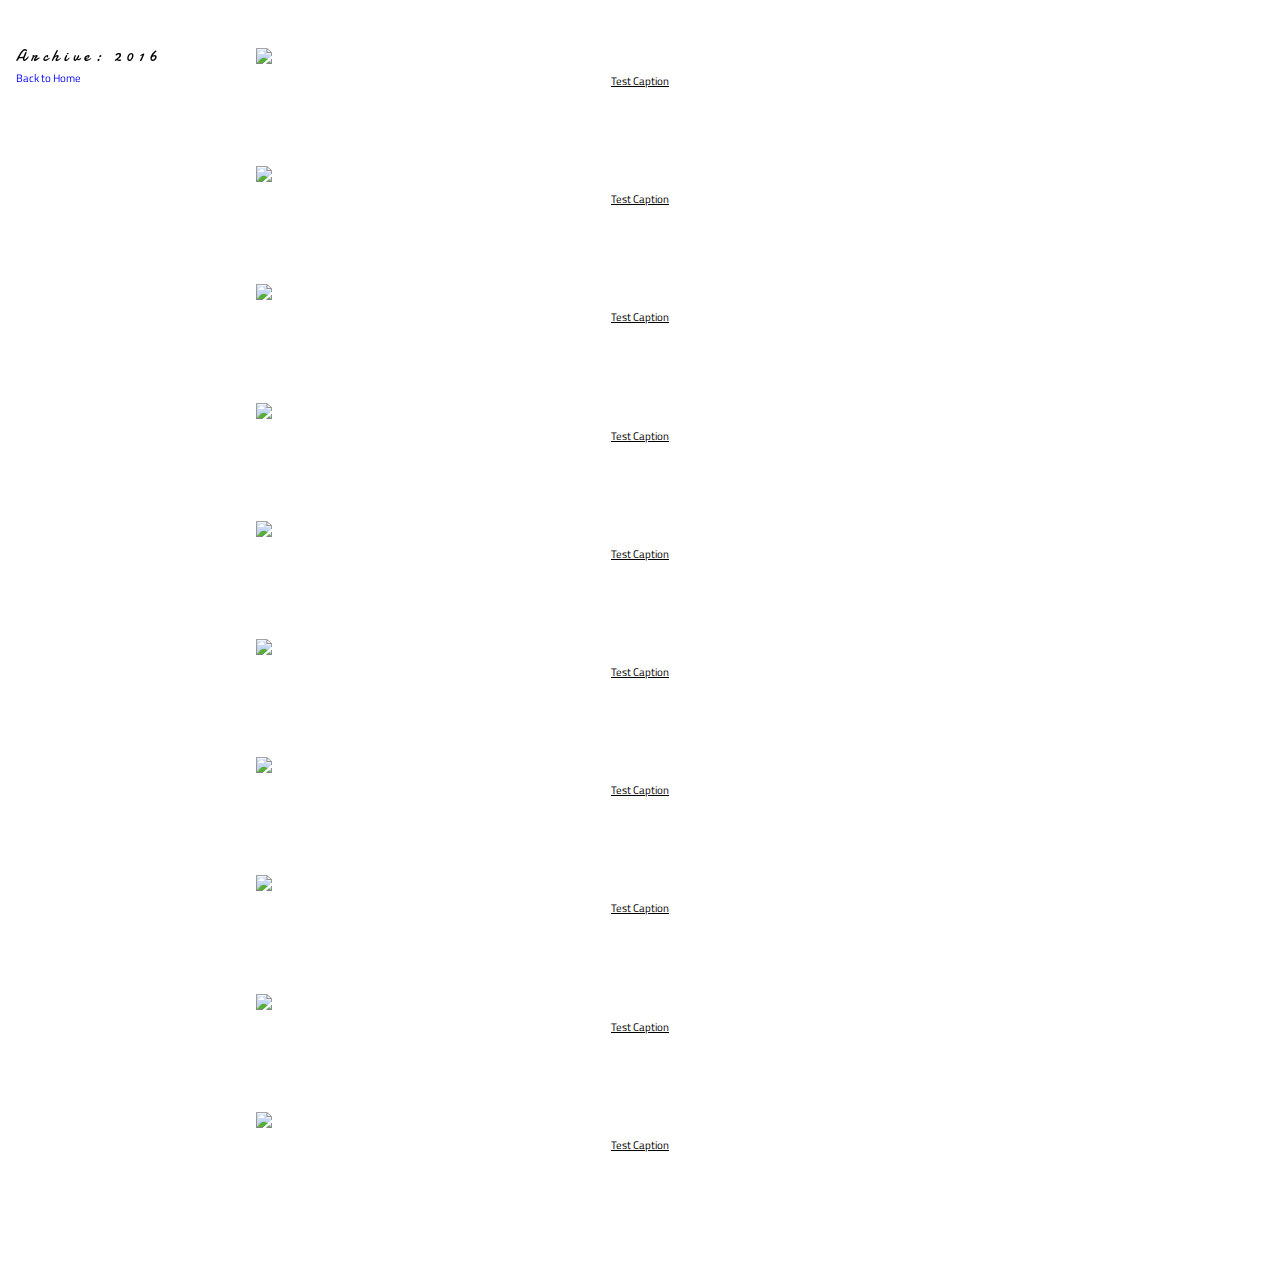
==== 2016.html @ ffbcfb99 "new css" ====
<!DOCTYPE html>
<html>

  <head>
    <title>Colin Klockner | Archive | 2016</title>
    
    <link href="https://fonts.googleapis.com/css?family=Damion|Titillium+Web" rel="stylesheet">

    <link rel="stylesheet" type="text/css" href="css/main.css">
    <meta name="viewport" content="width=device-width, initial-scale=1">
  </head>

  <body id="site">

    <h1 id="archive_title">Archive: 2016</h1>

    <h1 id="home_link"><a href="index.html">Back to Home</a></h1>

    <div class="archive_image_container">
      <img src="image/2016/2016studio-1.jpg">
      <p>Test Caption</p>
    </div>

    <div class="archive_image_container">
      <img src="image/2016/2016studio-2.jpg">
      <p>Test Caption</p>
    </div>

    <div class="archive_image_container">
      <img src="image/2016/2016studio-3.jpg">
      <p>Test Caption</p>
    </div>

    <div class="archive_image_container">
      <img src="image/2016/2016studio-4.jpg">
      <p>Test Caption</p>
    </div>

    <div class="archive_image_container">
      <img src="image/2016/2016studio-5.jpg">
      <p>Test Caption</p>
    </div>


    <div class="archive_image_container">
      <img src="image/2016/2016studio-6.jpg">
      <p>Test Caption</p>
    </div>

    <div class="archive_image_container">
      <img src="image/2016/2016studio-7.jpg">
      <p>Test Caption</p>
    </div>

    <div class="archive_image_container">
      <img src="image/2016/2016studio-8.jpg">
      <p>Test Caption</p>
    </div>

    <div class="archive_image_container">
      <img src="image/2016/2016studio-9.jpg">
      <p>Test Caption</p>
    </div>

    <div class="archive_image_container">
      <img src="image/2016/2016studio-10.jpg">
      <p>Test Caption</p>
    </div>

    <script src="https://ajax.googleapis.com/ajax/libs/jquery/2.2.4/jquery.min.js"></script>
    <script type="text/javascript" src="js/main.js"></script>
  </body>

</html>
---- css/main.css ----
html {
  box-sizing: border-box; }

*, *::after, *::before {
  box-sizing: inherit; }

/* !!! CSS RESET !!! */
/* http://meyerweb.com/eric/tools/css/reset/ 
   v2.0 | 20110126
   License: none (public domain)
*/
html, body, div, span, applet, object, iframe,
h1, h2, h3, h4, h5, h6, p, blockquote, pre,
a, abbr, acronym, address, big, cite, code,
del, dfn, em, img, ins, kbd, q, s, samp,
small, strike, strong, sub, sup, tt, var,
b, u, i, center,
dl, dt, dd, ol, ul, li,
fieldset, form, label, legend,
table, caption, tbody, tfoot, thead, tr, th, td,
article, aside, canvas, details, embed,
figure, figcaption, footer, header, hgroup,
menu, nav, output, ruby, section, summary,
time, mark, audio, video {
  margin: 0;
  padding: 0;
  border: 0;
  font-size: 100%;
  font: inherit;
  vertical-align: baseline; }

/* HTML5 display-role reset for older browsers */
article, aside, details, figcaption, figure,
footer, header, hgroup, menu, nav, section {
  display: block; }

body {
  margin: 0;
  line-height: 1; }

ol, ul {
  list-style: none; }

blockquote, q {
  quotes: none; }

blockquote:before, blockquote:after,
q:before, q:after {
  content: '';
  content: none; }

table {
  border-collapse: collapse;
  border-spacing: 0; }

#site {
  padding-top: 3rem;
  padding-bottom: 3rem;
  background-color: white; }
  #site #background {
    position: fixed;
    top: 0;
    left: 0;
    bottom: 2rem;
    width: 100%;
    background-image: url(../image/background.jpg);
    -webkit-filter: blur(10px);
    /* Safari 6.0 - 9.0 */
    filter: blur(10px);
    background-size: 55%;
    background-repeat: no-repeat;
    background-position: center;
    z-index: 1; }
  #site nav {
    position: fixed;
    bottom: 0;
    left: 0;
    width: 100%;
    background-color: #00f;
    z-index: 20;
    max-height: 2.5rem;
    transition: max-height ease 0.5s; }
    #site nav.show {
      max-height: 15rem; }
      #site nav.show #writing_link:hover {
        cursor: url(../image/close.png) 35 35, pointer; }
  #site ul {
    vertical-align: middle;
    text-align: center;
    color: #fff; }
  #site li {
    margin: 0.5rem 10vw;
    padding: 0 0 0.1rem 0;
    letter-spacing: 0.3em;
    font-size: 1rem;
    display: inline-block;
    font-family: 'Damion', cursive;
    color: #fff;
    border-bottom: 2px solid; }
  #site #writing_container {
    display: block;
    margin: 3rem auto;
    width: 50%;
    transform: rotate(-2deg); }
    #site #writing_container a {
      position: relative;
      display: block;
      color: #fff;
      text-decoration: none;
      border-bottom: 2px solid #fff;
      width: 100%;
      margin-bottom: 1rem; }
      #site #writing_container a:hover {
        cursor: url(../image/link.png) 35 35, pointer; }
      #site #writing_container a p {
        font-family: 'Titillium Web';
        font-size: 0.7rem;
        display: inline-block; }
        #site #writing_container a p.date {
          position: absolute;
          right: 0;
          top: 0.25rem; }
  #site #info_link:hover {
    cursor: url(../image/question.png) 35 35, pointer; }
  #site #writing_link:hover {
    cursor: url(../image/expand.png) 35 35, pointer; }
  #site .homepage_image_container {
    position: relative;
    display: block;
    width: 35%;
    margin-bottom: 6rem;
    z-index: 15;
    transition: width ease 0.3s, left ease 0.3s; }
    #site .homepage_image_container.huge {
      width: 80%; }
      #site .homepage_image_container.huge:nth-child(even) {
        left: 10%; }
      #site .homepage_image_container.huge:hover {
        cursor: url(../image/close.png) 35 35, pointer; }
    #site .homepage_image_container:nth-child(even) {
      left: 55%; }
    #site .homepage_image_container:nth-child(odd) {
      left: 10%; }
    #site .homepage_image_container img {
      width: 100%; }
    #site .homepage_image_container:hover {
      cursor: url(../image/zoom.png) 35 35, pointer; }
  #site .homepage_link {
    position: fixed;
    width: 5rem;
    z-index: 5; }
    #site .homepage_link#bb {
      top: 4rem;
      left: 8rem; }
    #site .homepage_link#ghost {
      right: 8rem;
      bottom: 9.2rem; }
    #site .homepage_link img {
      position: absolute;
      width: 100%;
      height: auto; }
    #site .homepage_link .show {
      opacity: 1; }
    #site .homepage_link .hover {
      opacity: 0; }
    #site .homepage_link:hover {
      cursor: url(../image/link.png) 35 35, pointer; }
      #site .homepage_link:hover .show {
        opacity: 1; }
      #site .homepage_link:hover .hover {
        opacity: 1; }
  #site #archive_link {
    font-family: 'Damion', cursive;
    position: fixed;
    right: 2rem;
    top: 5rem;
    padding: 1rem 2.5rem;
    background-color: white;
    max-height: 3rem;
    overflow: hidden;
    border: 1px solid;
    box-shadow: 5px 5px 5px rgba(0, 0, 0, 0.4);
    z-index: 12;
    transition: max-height ease 0.5s;
    -webkit-transition: max-height ease 0.5s; }
    #site #archive_link:hover {
      cursor: url(../image/expand.png) 35 35, pointer; }
    #site #archive_link.show {
      max-height: 10rem; }
    #site #archive_link p {
      font-size: 1rem;
      padding-bottom: 1rem; }
    #site #archive_link a {
      text-align: left;
      font-family: 'Titillium Web', sans-serif;
      font-size: 0.8rem;
      margin-bottom: 0.3rem;
      display: block;
      color: #00f; }
      #site #archive_link a:hover {
        cursor: url(../image/link.png) 35 35, pointer; }
  #site #info_container {
    position: fixed;
    top: 50%;
    left: 0;
    right: 0;
    width: 16rem;
    padding: 4rem;
    margin: auto;
    transform: translateY(-50%);
    -webkit-transform: translateY(-50%);
    border-radius: 50%;
    background: #ff0;
    opacity: 0;
    transition: opacity ease 0.3s; }
    #site #info_container.show {
      opacity: 1;
      z-index: 30; }
    #site #info_container p {
      font-family: 'Titillium Web', sans-serif;
      font-size: 0.8rem;
      line-height: 1.2em; }

#site #archive_title {
  position: fixed;
  top: 3rem;
  left: 1rem;
  font-family: 'Damion', cursive;
  font-size: 1rem;
  letter-spacing: 0.3em; }
#site #home_link {
  position: fixed;
  top: 4.5rem;
  left: 1rem;
  font-family: 'Titillium Web', sans-serif;
  font-size: 0.7rem;
  /*letter-spacing: 0.3em;*/ }
  #site #home_link a {
    color: #00f;
    text-decoration: none; }
#site .archive_image_container {
  display: block;
  width: 60%;
  margin: 0rem auto 5rem auto; }
  #site .archive_image_container img {
    width: 100%; }
  #site .archive_image_container p {
    padding-top: 0.5rem;
    width: 100%;
    text-align: center;
    font-family: 'Titillium Web', sans-serif;
    font-size: 0.7rem;
    text-decoration: underline; }

#site #writing_heading {
  margin-left: 1rem;
  font-family: 'Damion', cursive;
  letter-spacing: 0.3em;
  font-size: 1rem; }
#site #back_to_home {
  margin-left: 1rem;
  margin-top: 0.5rem;
  margin-bottom: 2rem;
  font-family: 'Titillium Web', sans-serif;
  font-size: 0.7rem; }
  #site #back_to_home a {
    color: #00f;
    text-decoration: none; }
#site .writing_text_block {
  display: block;
  margin: 2rem 0 2rem 1rem;
  width: 22rem;
  font-family: 'Titillium Web', sans-serif;
  font-size: 0.7rem;
  line-height: 1.2em; }
#site .writing_image_wrap {
  margin-left: 10%;
  width: 35%; }
  #site .writing_image_wrap img {
    width: 100%; }

/*# sourceMappingURL=main.css.map */
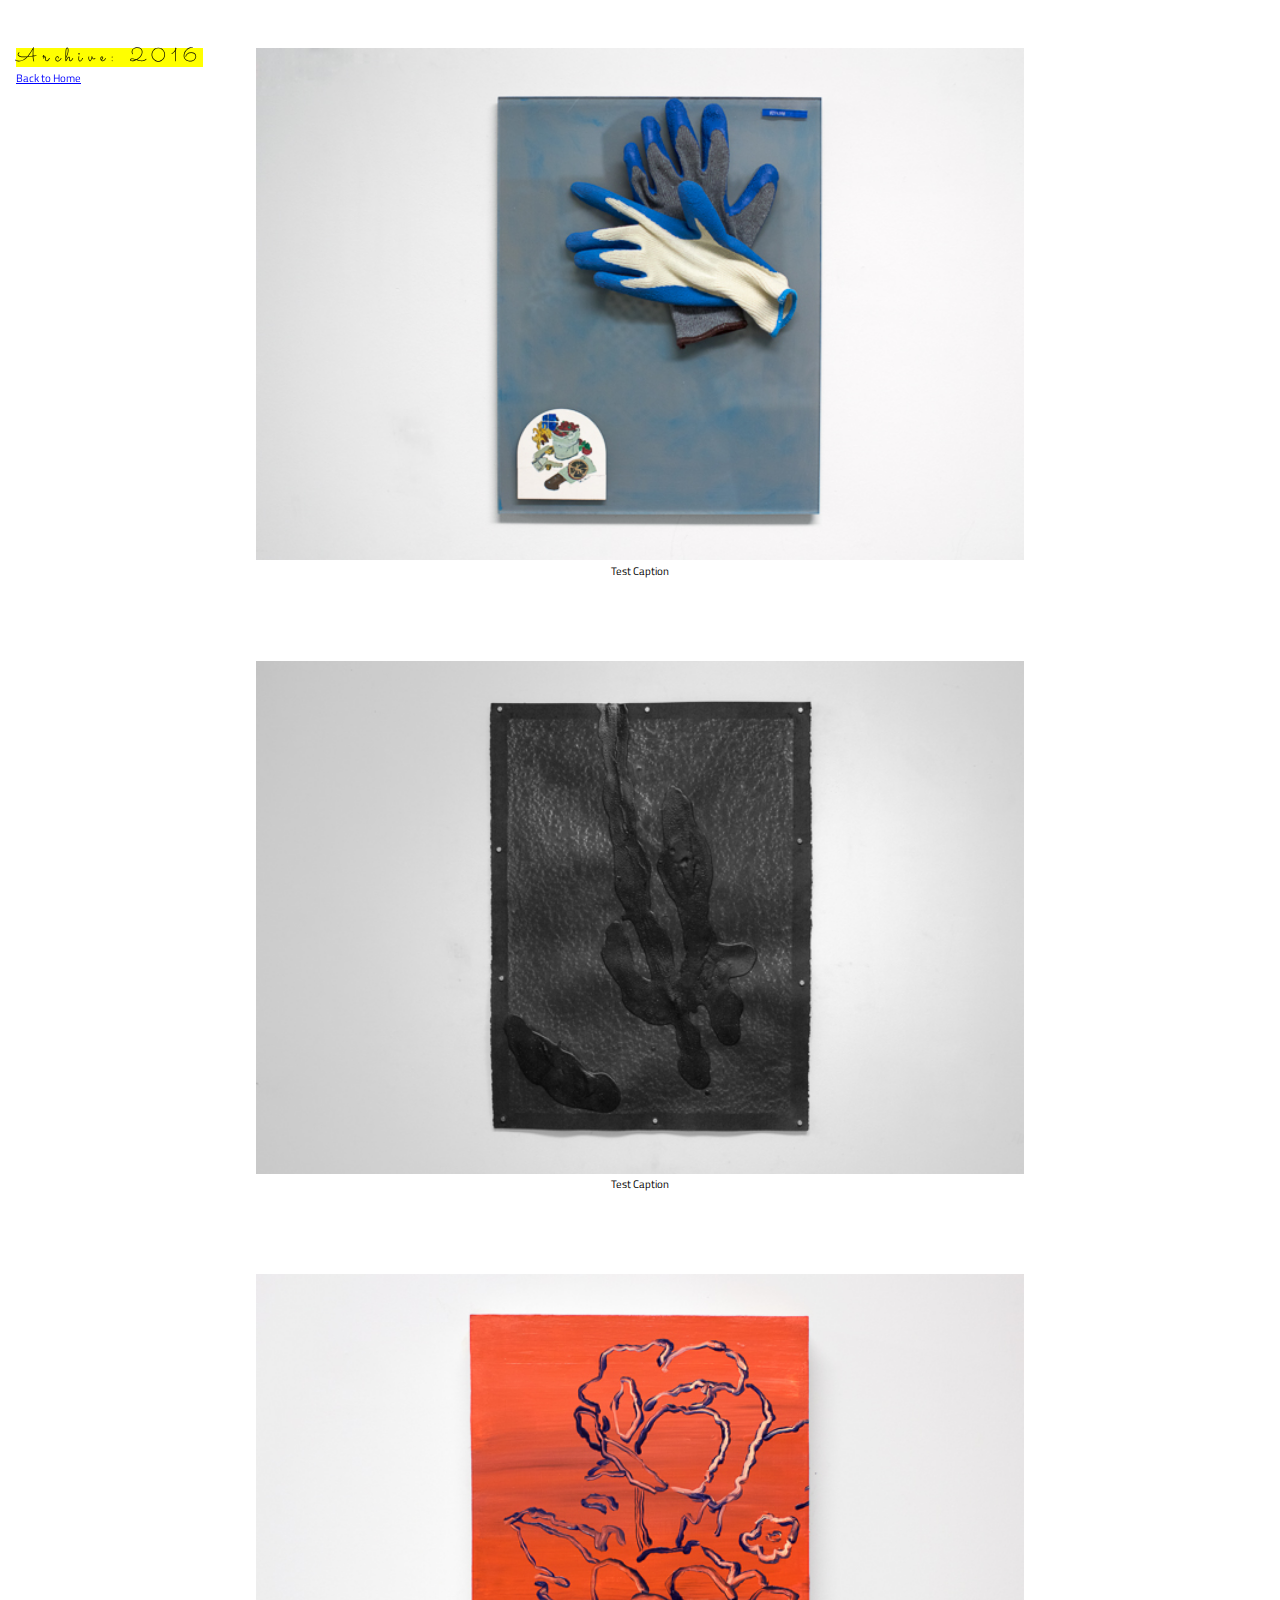
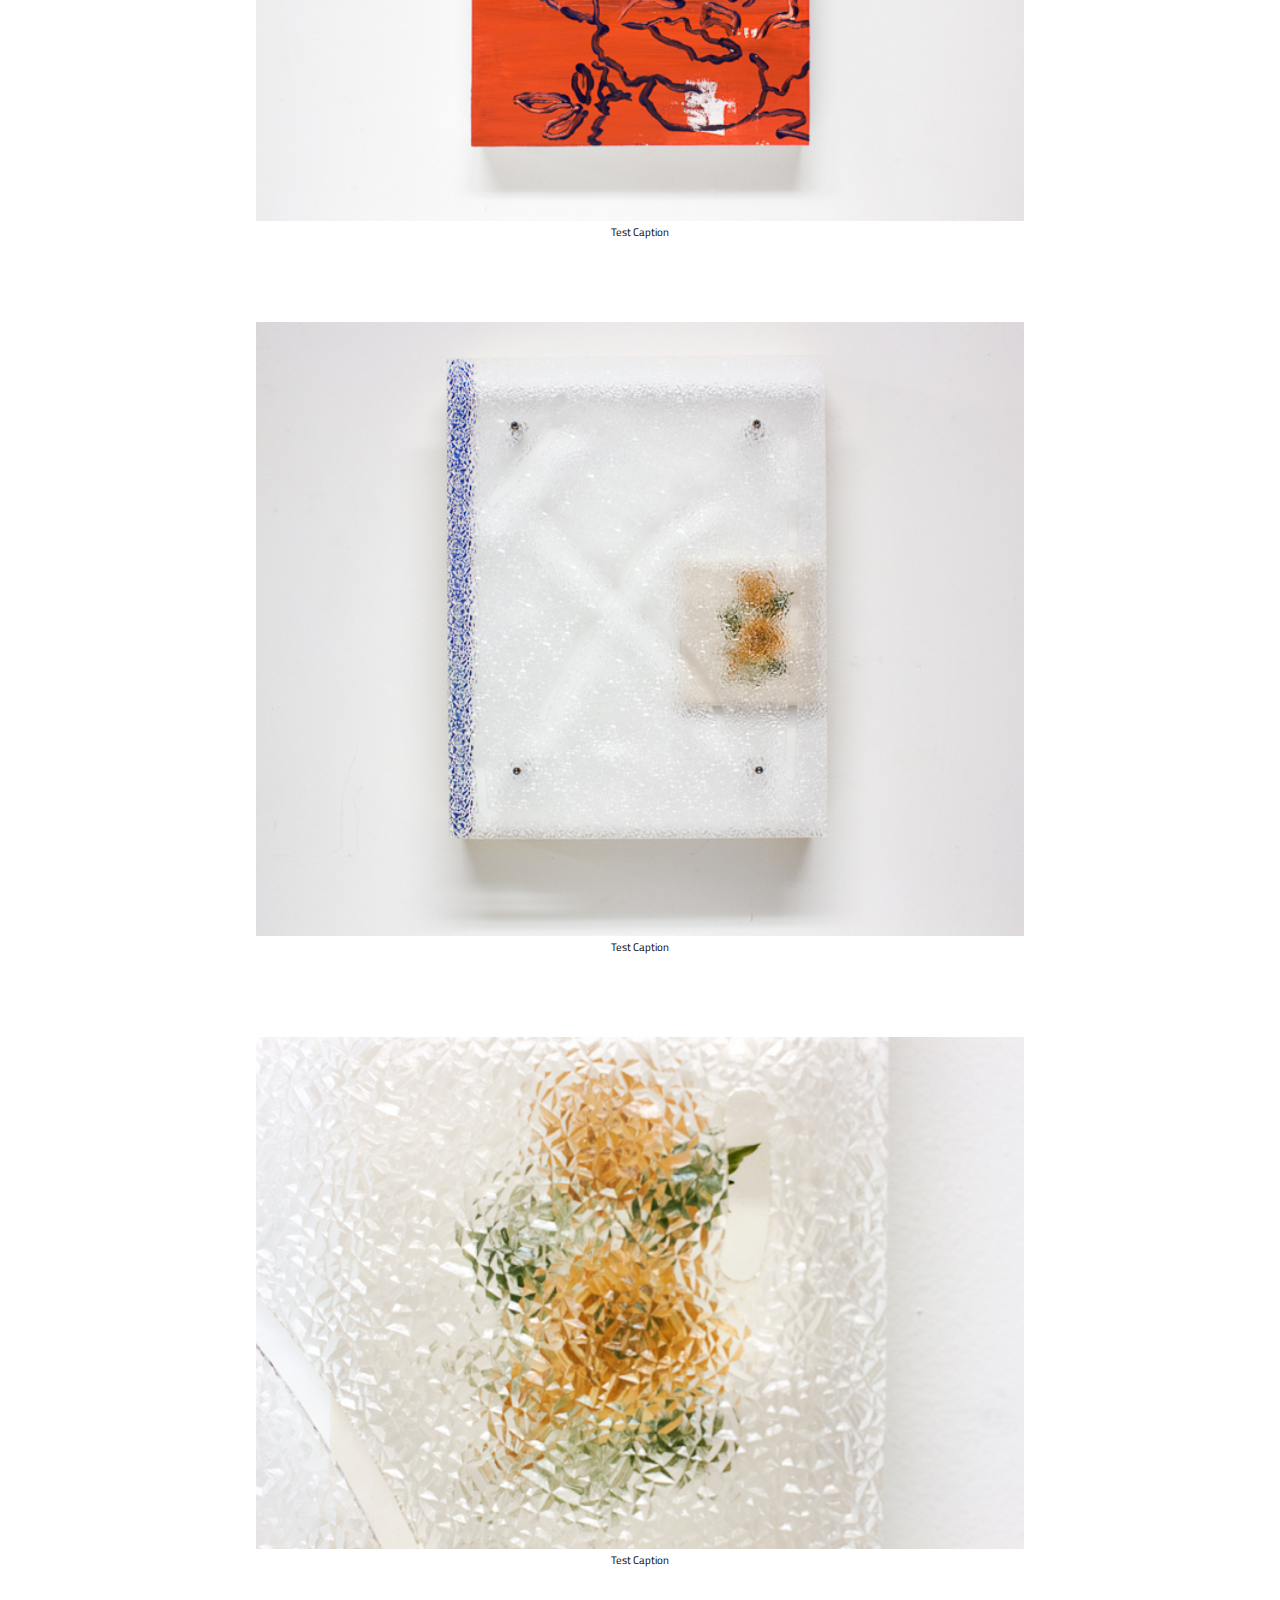
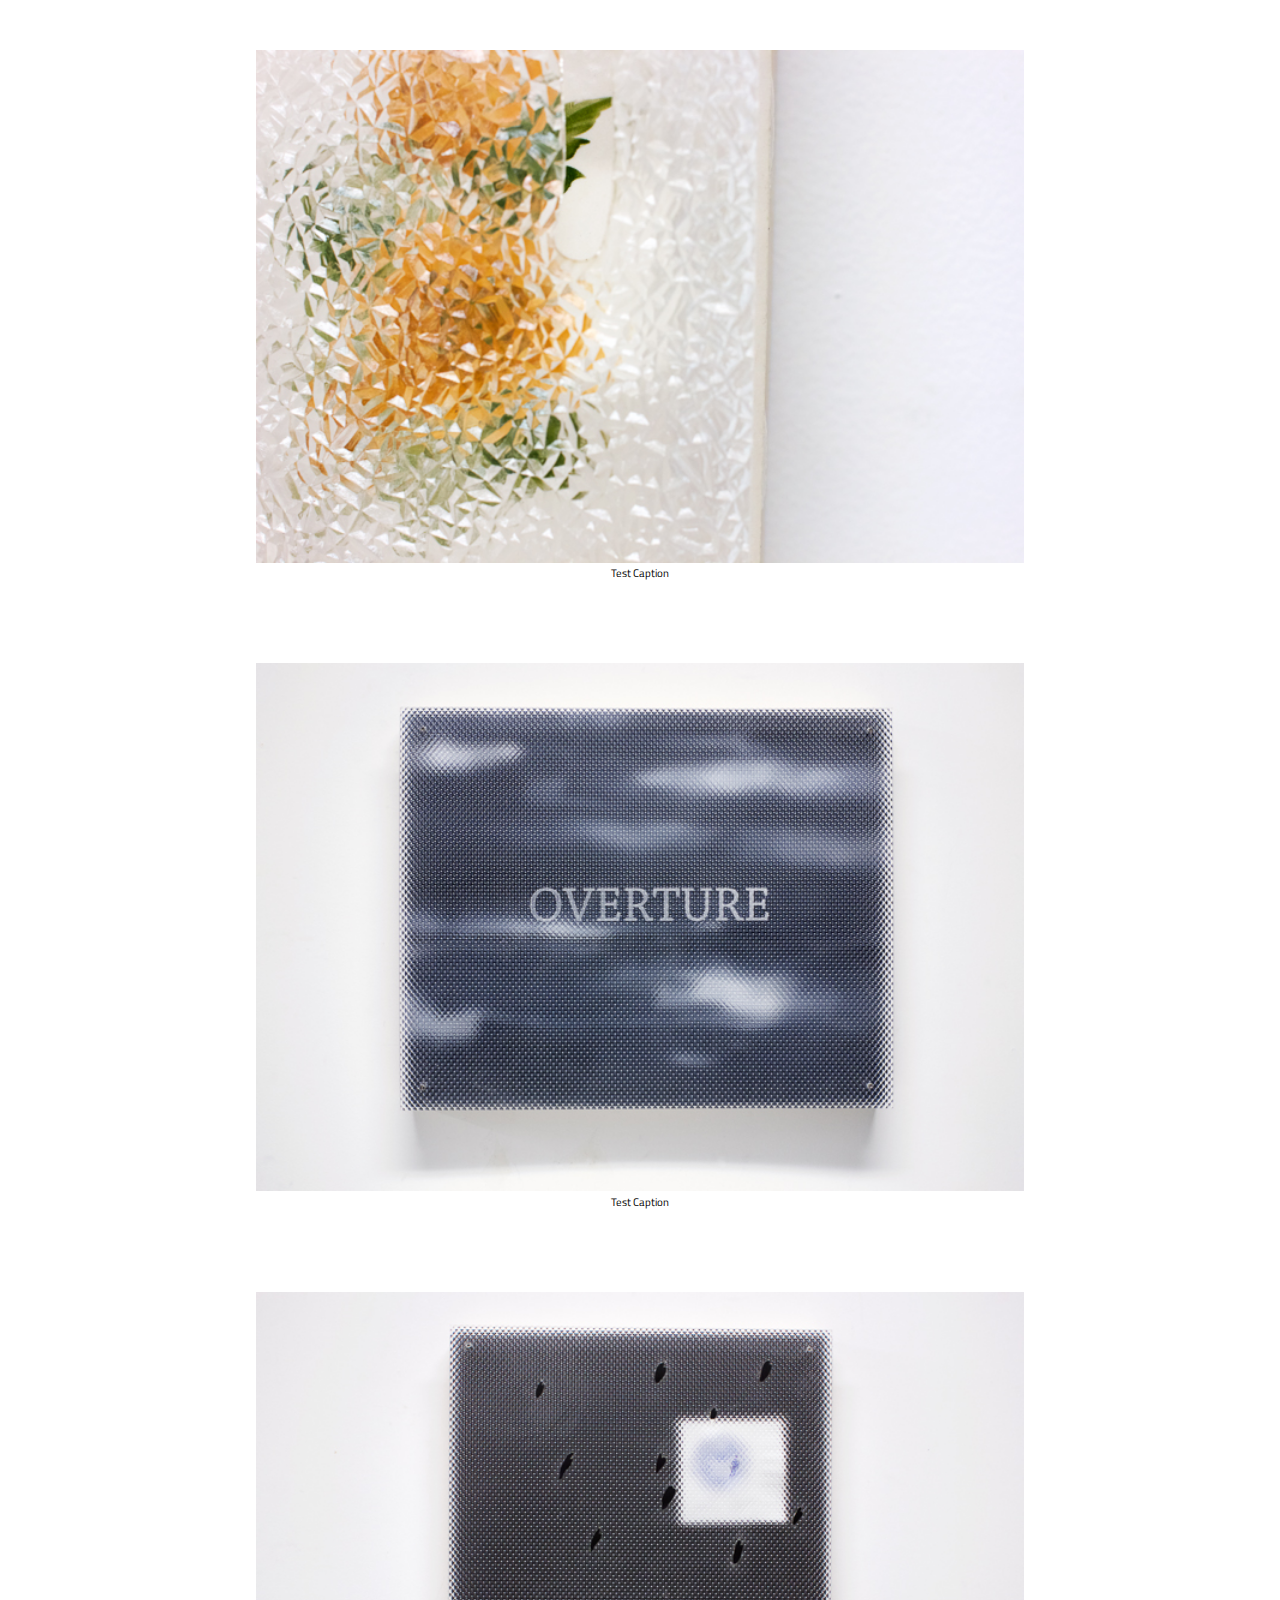
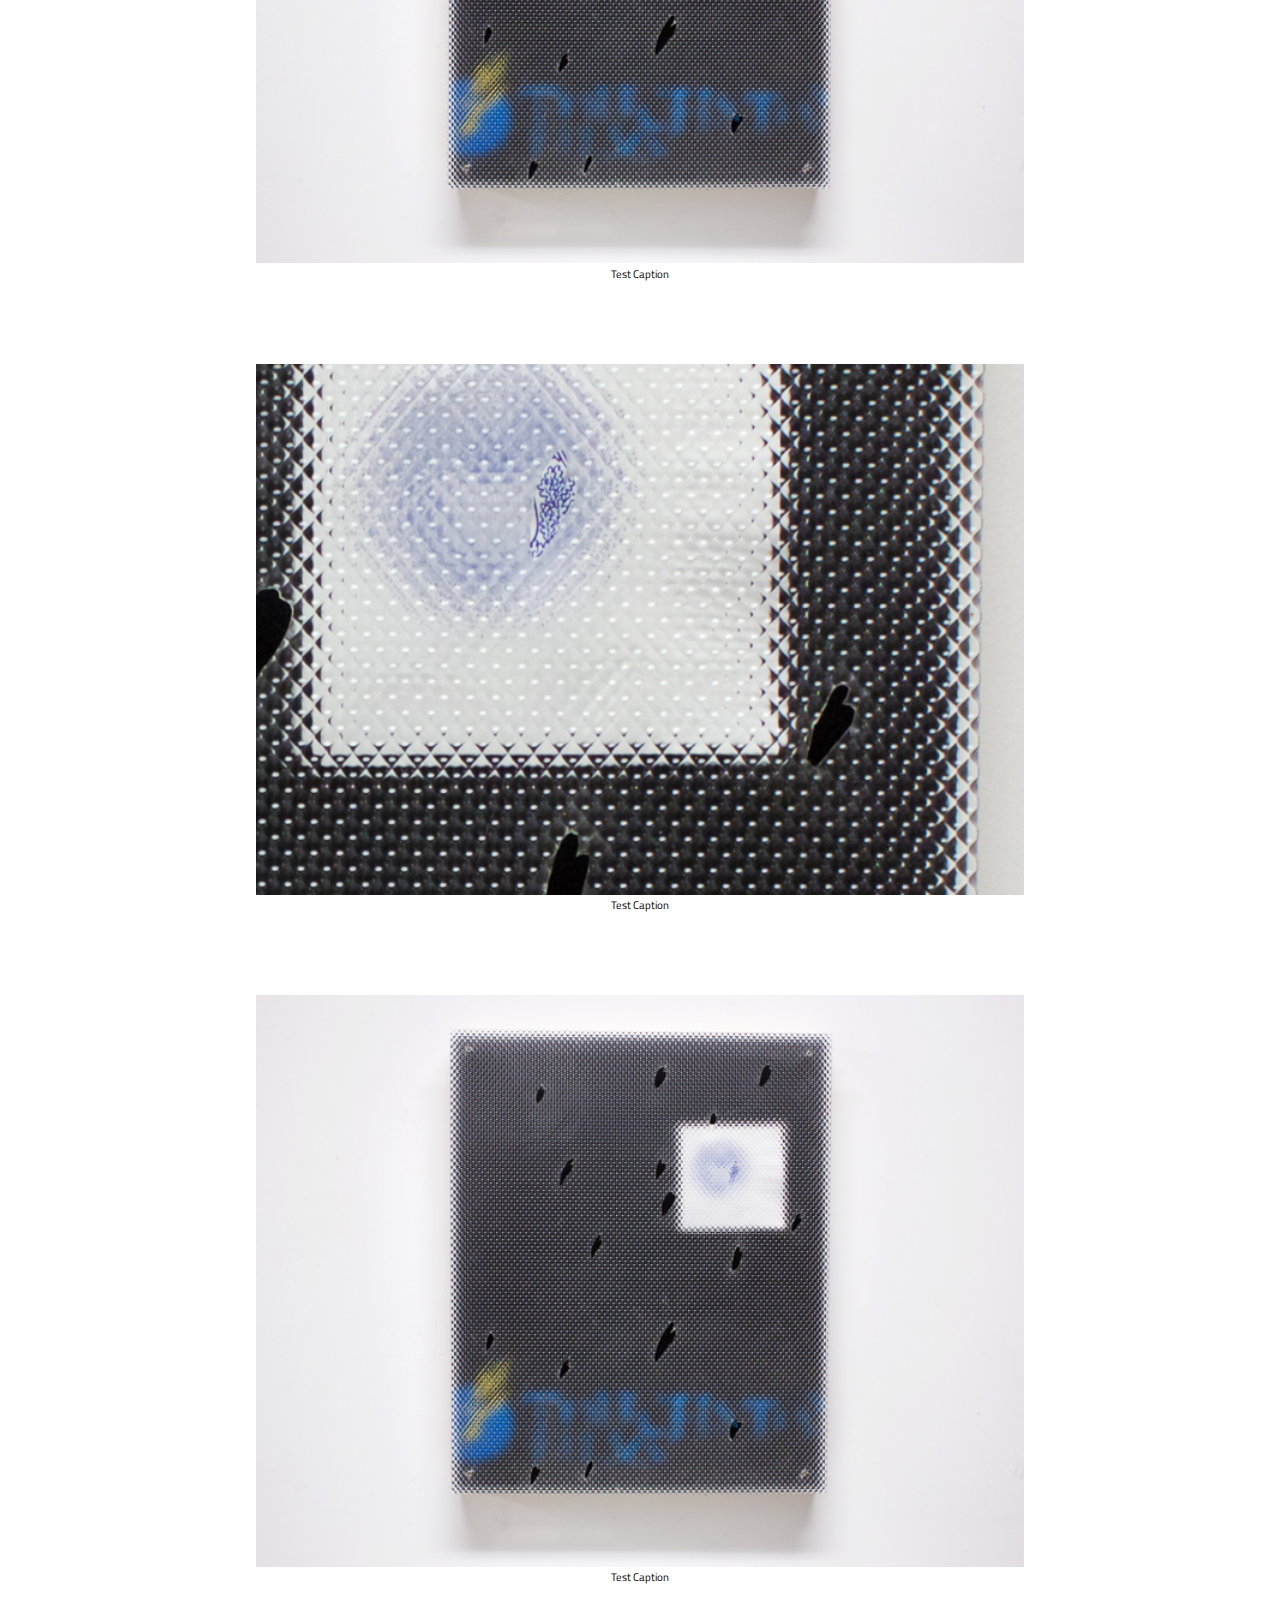
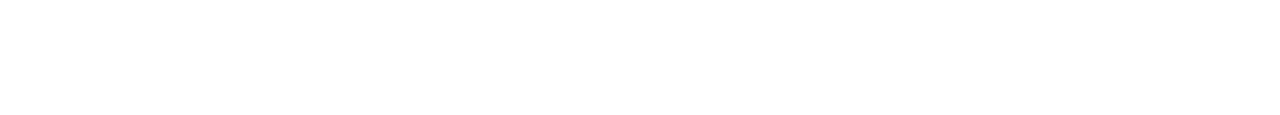
==== commit eb19ba03: "new layouts" ====
--- a/2016.html
+++ b/2016.html
@@ -4,13 +4,15 @@
   <head>
     <title>Colin Klockner | Archive | 2016</title>
     
-    <link href="https://fonts.googleapis.com/css?family=Damion|Titillium+Web" rel="stylesheet">
+    <link href="https://fonts.googleapis.com/css?family=Sacramento|Titillium+Web:400" rel="stylesheet">
 
     <link rel="stylesheet" type="text/css" href="css/main.css">
     <meta name="viewport" content="width=device-width, initial-scale=1">
   </head>
 
   <body id="site">
+
+    <!-- <div class="gradient"></div> -->
 
     <h1 id="archive_title">Archive: 2016</h1>
 
--- a/css/main.css
+++ b/css/main.css
@@ -53,6 +53,69 @@
   border-collapse: collapse;
   border-spacing: 0; }
 
+#site .gradient {
+  position: fixed;
+  top: 0;
+  bottom: 0;
+  width: 100%;
+  z-index: -100;
+  background: white;
+  /* For browsers that do not support gradients */
+  background: -webkit-linear-gradient(#fff, #d2d2d2);
+  /* For Safari 5.1 to 6.0 */
+  background: -o-linear-gradient(#fff, #d2d2d2);
+  /* For Opera 11.1 to 12.0 */
+  background: -moz-linear-gradient(#fff, #d2d2d2);
+  /* For Firefox 3.6 to 15 */
+  background: linear-gradient(#fff, #d2d2d2);
+  /* Standard syntax */ }
+
+@-moz-keyframes marquee {
+  0% {
+    -moz-transform: translateX(0%); }
+  100% {
+    -moz-transform: translateX(-100%); } }
+@-webkit-keyframes marquee {
+  0% {
+    -webkit-transform: translateX(0%); }
+  100% {
+    -webkit-transform: translateX(-100%); } }
+@keyframes marquee {
+  0% {
+    -moz-transform: translateX(0%);
+    /* Firefox bug fix */
+    -webkit-transform: translateX(0%);
+    /* Firefox bug fix */
+    transform: translateX(0%); }
+  100% {
+    -moz-transform: translateX(-100%);
+    /* Firefox bug fix */
+    -webkit-transform: translateX(-100%);
+    /* Firefox bug fix */
+    transform: translateX(-100%); } }
+@-moz-keyframes marquee2 {
+  0% {
+    -moz-transform: translateX(100%); }
+  100% {
+    -moz-transform: translateX(0%); } }
+@-webkit-keyframes marquee2 {
+  0% {
+    -webkit-transform: translateX(100%); }
+  100% {
+    -webkit-transform: translateX(0%); } }
+@keyframes marquee2 {
+  0% {
+    -moz-transform: translateX(100%);
+    /* Firefox bug fix */
+    -webkit-transform: translateX(100%);
+    /* Firefox bug fix */
+    transform: translateX(100%); }
+  100% {
+    -moz-transform: translateX(0%);
+    /* Firefox bug fix */
+    -webkit-transform: translateX(0%);
+    /* Firefox bug fix */
+    transform: translateX(0%); } }
 #site {
   padding-top: 3rem;
   padding-bottom: 3rem;
@@ -63,67 +126,121 @@
     left: 0;
     bottom: 2rem;
     width: 100%;
-    background-image: url(../image/background.jpg);
-    -webkit-filter: blur(10px);
-    /* Safari 6.0 - 9.0 */
-    filter: blur(10px);
-    background-size: 55%;
+    background-image: url(../image/websitebackground_blurred.jpg);
+    background-size: cover;
     background-repeat: no-repeat;
     background-position: center;
     z-index: 1; }
+  #site header {
+    background: white;
+    /* For browsers that do not support gradients */
+    position: fixed;
+    top: 2rem;
+    left: -2rem;
+    width: 17rem;
+    height: 2.5rem;
+    border-top: 1px solid black;
+    border-bottom: 1px solid black;
+    z-index: 199;
+    transform: rotate(-30deg);
+    -webkit-transform: rotate(-30deg); }
+    #site header #marquee_container {
+      position: relative;
+      height: 100%;
+      width: 100%;
+      overflow: hidden; }
+      #site header #marquee_container h2 {
+        font-size: 1.2rem;
+        letter-spacing: 0.3em;
+        position: absolute;
+        color: #000;
+        width: 22rem;
+        height: 100%;
+        margin: 0;
+        line-height: 2.7rem;
+        font-family: 'Sacramento', cursive;
+        text-align: center;
+        text-transform: uppercase; }
+        #site header #marquee_container h2:nth-child(1) {
+          /* Starting position */
+          -moz-transform: translateX(100%);
+          -webkit-transform: translateX(100%);
+          transform: translateX(100%);
+          /* Apply animation to this element */
+          -moz-animation: marquee 16s linear infinite;
+          -webkit-animation: marquee 16s linear infinite;
+          animation: marquee 16s linear infinite; }
+        #site header #marquee_container h2:nth-child(2) {
+          /* Starting position */
+          -moz-transform: translateX(200%);
+          -webkit-transform: translateX(200%);
+          transform: translateX(200%);
+          /* Apply animation to this element */
+          -moz-animation: marquee2 16s linear infinite;
+          -webkit-animation: marquee2 16s linear infinite;
+          animation: marquee2 16s linear infinite; }
   #site nav {
     position: fixed;
     bottom: 0;
     left: 0;
     width: 100%;
-    background-color: #00f;
+    background: white;
+    /* For browsers that do not support gradients */
     z-index: 20;
-    max-height: 2.5rem;
+    max-height: 2.7rem;
+    border-top: 1px solid #000;
     transition: max-height ease 0.5s; }
     #site nav.show {
       max-height: 15rem; }
-      #site nav.show #writing_link:hover {
-        cursor: url(../image/close.png) 35 35, pointer; }
-  #site ul {
-    vertical-align: middle;
-    text-align: center;
-    color: #fff; }
+      #site nav.show #writing_link {
+        background-color: #ff0; }
+        #site nav.show #writing_link:hover {
+          cursor: url(../image/close.png) 35 35, pointer; }
   #site li {
-    margin: 0.5rem 10vw;
+    margin: 0.84rem 3.4rem;
     padding: 0 0 0.1rem 0;
     letter-spacing: 0.3em;
-    font-size: 1rem;
+    font-size: 1.2rem;
     display: inline-block;
-    font-family: 'Damion', cursive;
-    color: #fff;
-    border-bottom: 2px solid; }
+    font-family: 'Sacramento', cursive;
+    color: #000;
+    /*border-bottom: 1px solid;*/ }
   #site #writing_container {
+    clear: both;
     display: block;
-    margin: 3rem auto;
-    width: 50%;
+    margin: 4rem auto 3rem auto;
+    width: 21rem;
     transform: rotate(-2deg); }
     #site #writing_container a {
       position: relative;
       display: block;
-      color: #fff;
+      color: #000;
       text-decoration: none;
-      border-bottom: 2px solid #fff;
+      padding: 0 0.3rem 0.15rem 0.3rem;
+      /*border-bottom: 2px solid #fff;*/
       width: 100%;
       margin-bottom: 1rem; }
       #site #writing_container a:hover {
-        cursor: url(../image/link.png) 35 35, pointer; }
+        cursor: url(../image/link.png) 35 35, pointer;
+        background-color: #ff0; }
       #site #writing_container a p {
         font-family: 'Titillium Web';
         font-size: 0.7rem;
         display: inline-block; }
+        #site #writing_container a p.title {
+          width: 80%; }
         #site #writing_container a p.date {
           position: absolute;
-          right: 0;
+          right: 0.3rem;
           top: 0.25rem; }
-  #site #info_link:hover {
-    cursor: url(../image/question.png) 35 35, pointer; }
-  #site #writing_link:hover {
-    cursor: url(../image/expand.png) 35 35, pointer; }
+  #site #info_link {
+    float: right; }
+    #site #info_link:hover {
+      cursor: url(../image/question.png) 35 35, pointer; }
+  #site #writing_link {
+    float: left; }
+    #site #writing_link:hover {
+      cursor: url(../image/expand.png) 35 35, pointer; }
   #site .homepage_image_container {
     position: relative;
     display: block;
@@ -133,18 +250,28 @@
     transition: width ease 0.3s, left ease 0.3s; }
     #site .homepage_image_container.huge {
       width: 80%; }
-      #site .homepage_image_container.huge:nth-child(even) {
+      #site .homepage_image_container.huge .homepage_image_caption {
+        display: block; }
+      #site .homepage_image_container.huge:nth-child(odd) {
         left: 10%; }
       #site .homepage_image_container.huge:hover {
         cursor: url(../image/close.png) 35 35, pointer; }
+    #site .homepage_image_container:nth-child(odd) {
+      left: 55%; }
     #site .homepage_image_container:nth-child(even) {
-      left: 55%; }
-    #site .homepage_image_container:nth-child(odd) {
       left: 10%; }
     #site .homepage_image_container img {
-      width: 100%; }
+      width: 100%;
+      display: block; }
     #site .homepage_image_container:hover {
       cursor: url(../image/zoom.png) 35 35, pointer; }
+    #site .homepage_image_container .homepage_image_caption {
+      text-align: center;
+      display: none;
+      font-size: 0.8rem;
+      padding: 0.2rem 0;
+      font-family: 'Titillium Web', sans-serif;
+      background-color: #ff0; }
   #site .homepage_link {
     position: fixed;
     width: 5rem;
@@ -170,12 +297,13 @@
       #site .homepage_link:hover .hover {
         opacity: 1; }
   #site #archive_link {
-    font-family: 'Damion', cursive;
+    font-family: 'Sacramento', cursive;
     position: fixed;
     right: 2rem;
     top: 5rem;
     padding: 1rem 2.5rem;
-    background-color: white;
+    background: white;
+    /* For browsers that do not support gradients */
     max-height: 3rem;
     overflow: hidden;
     border: 1px solid;
@@ -186,9 +314,12 @@
     #site #archive_link:hover {
       cursor: url(../image/expand.png) 35 35, pointer; }
     #site #archive_link.show {
-      max-height: 10rem; }
+      max-height: 10rem;
+      z-index: 500; }
+      #site #archive_link.show:hover {
+        cursor: url(../image/close.png) 35 35, pointer; }
     #site #archive_link p {
-      font-size: 1rem;
+      font-size: 1.2rem;
       padding-bottom: 1rem; }
     #site #archive_link a {
       text-align: left;
@@ -225,8 +356,9 @@
   position: fixed;
   top: 3rem;
   left: 1rem;
-  font-family: 'Damion', cursive;
-  font-size: 1rem;
+  background-color: #ff0;
+  font-family: 'Sacramento', cursive;
+  font-size: 1.2rem;
   letter-spacing: 0.3em; }
 #site #home_link {
   position: fixed;
@@ -237,26 +369,32 @@
   /*letter-spacing: 0.3em;*/ }
   #site #home_link a {
     color: #00f;
-    text-decoration: none; }
+    text-decoration: underline; }
+    #site #home_link a:hover {
+      cursor: url(../image/link.png) 35 35, pointer; }
 #site .archive_image_container {
   display: block;
   width: 60%;
   margin: 0rem auto 5rem auto; }
   #site .archive_image_container img {
+    display: block;
     width: 100%; }
   #site .archive_image_container p {
-    padding-top: 0.5rem;
+    padding-top: 0.3rem;
+    padding-bottom: 0.3rem;
+    /*background-color: #ff0;*/
     width: 100%;
     text-align: center;
     font-family: 'Titillium Web', sans-serif;
-    font-size: 0.7rem;
-    text-decoration: underline; }
+    font-size: 0.7rem; }
 
 #site #writing_heading {
+  display: inline-block;
   margin-left: 1rem;
-  font-family: 'Damion', cursive;
+  font-family: 'Sacramento', cursive;
+  background-color: #ff0;
   letter-spacing: 0.3em;
-  font-size: 1rem; }
+  font-size: 1.2rem; }
 #site #back_to_home {
   margin-left: 1rem;
   margin-top: 0.5rem;
@@ -265,7 +403,9 @@
   font-size: 0.7rem; }
   #site #back_to_home a {
     color: #00f;
-    text-decoration: none; }
+    text-decoration: underline; }
+    #site #back_to_home a:hover {
+      cursor: url(../image/link.png) 35 35, pointer; }
 #site .writing_text_block {
   display: block;
   margin: 2rem 0 2rem 1rem;
@@ -275,7 +415,14 @@
   line-height: 1.2em; }
 #site .writing_image_wrap {
   margin-left: 10%;
-  width: 35%; }
+  width: 35%;
+  transition: width ease 0.3s; }
+  #site .writing_image_wrap:hover {
+    cursor: url(../image/zoom.png) 35 35, pointer; }
+  #site .writing_image_wrap.huge {
+    width: 80%; }
+    #site .writing_image_wrap.huge:hover {
+      cursor: url(../image/close.png) 35 35, pointer; }
   #site .writing_image_wrap img {
     width: 100%; }
 
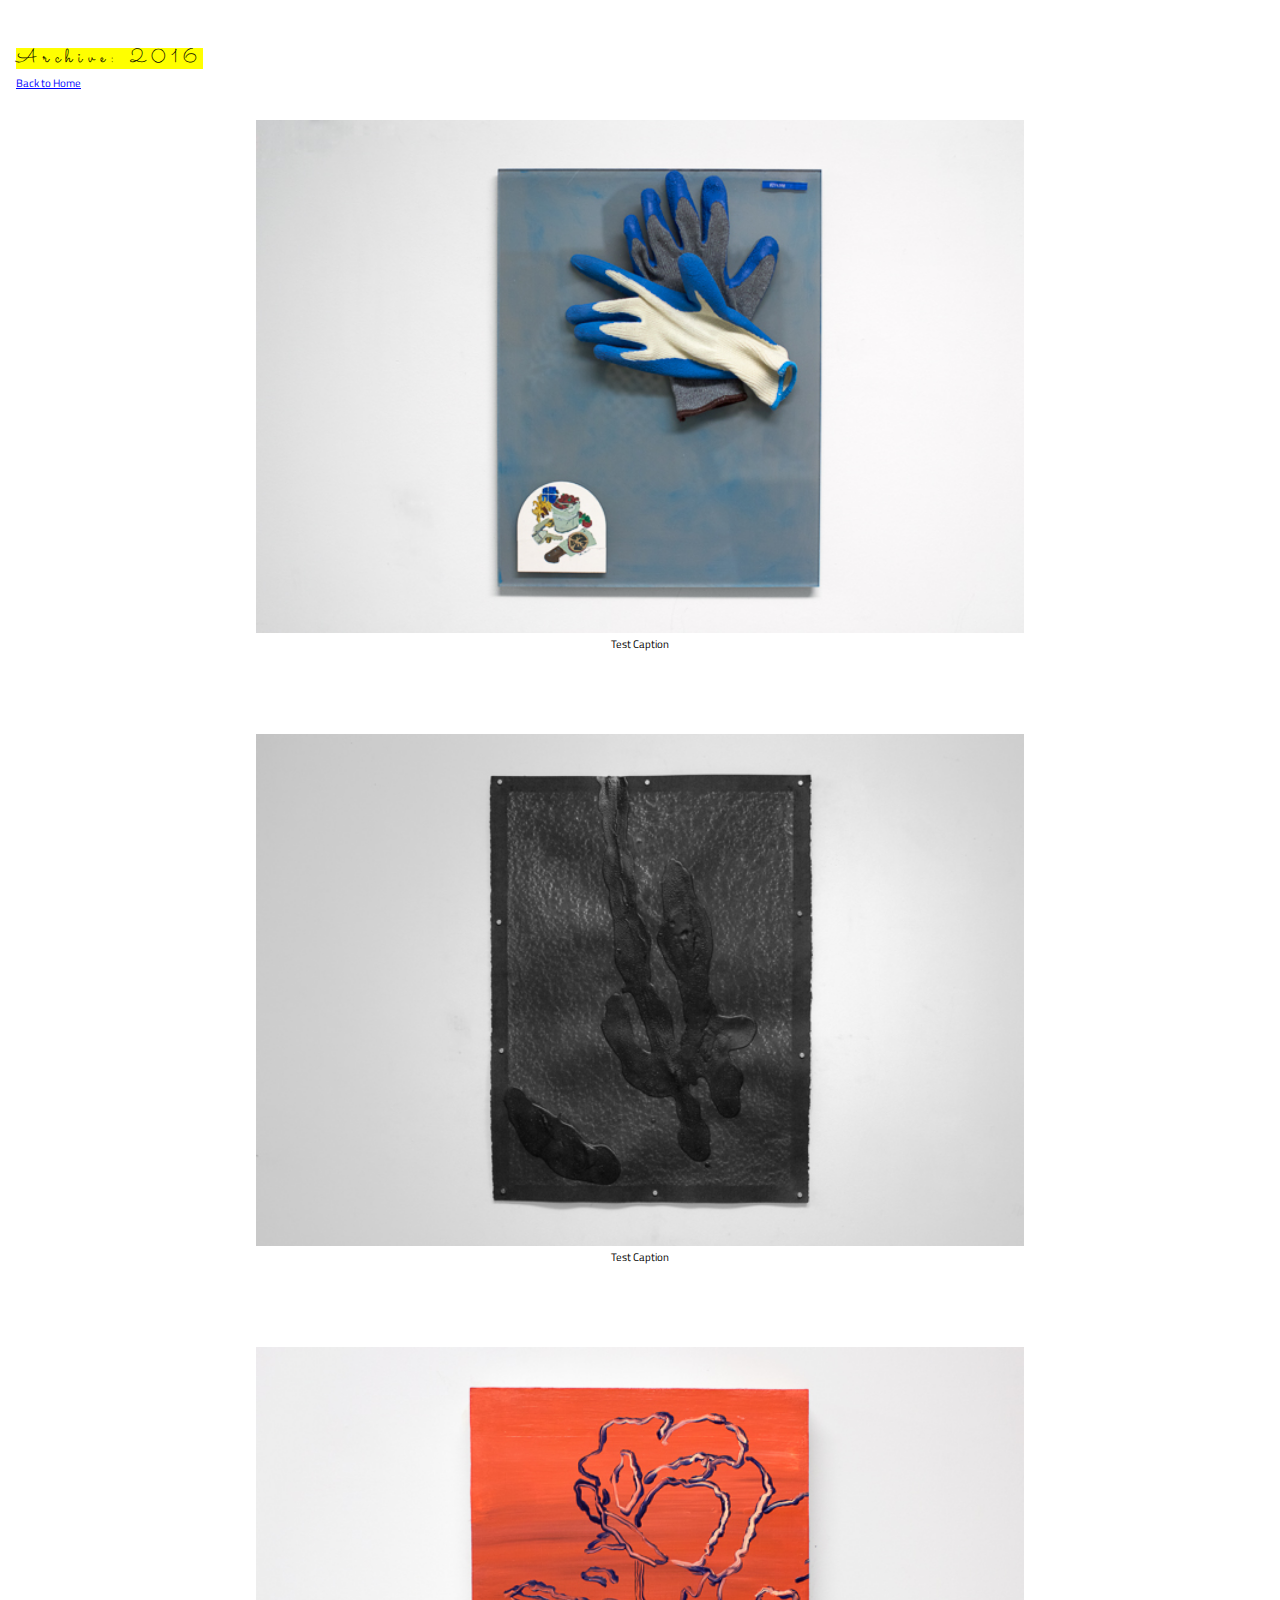
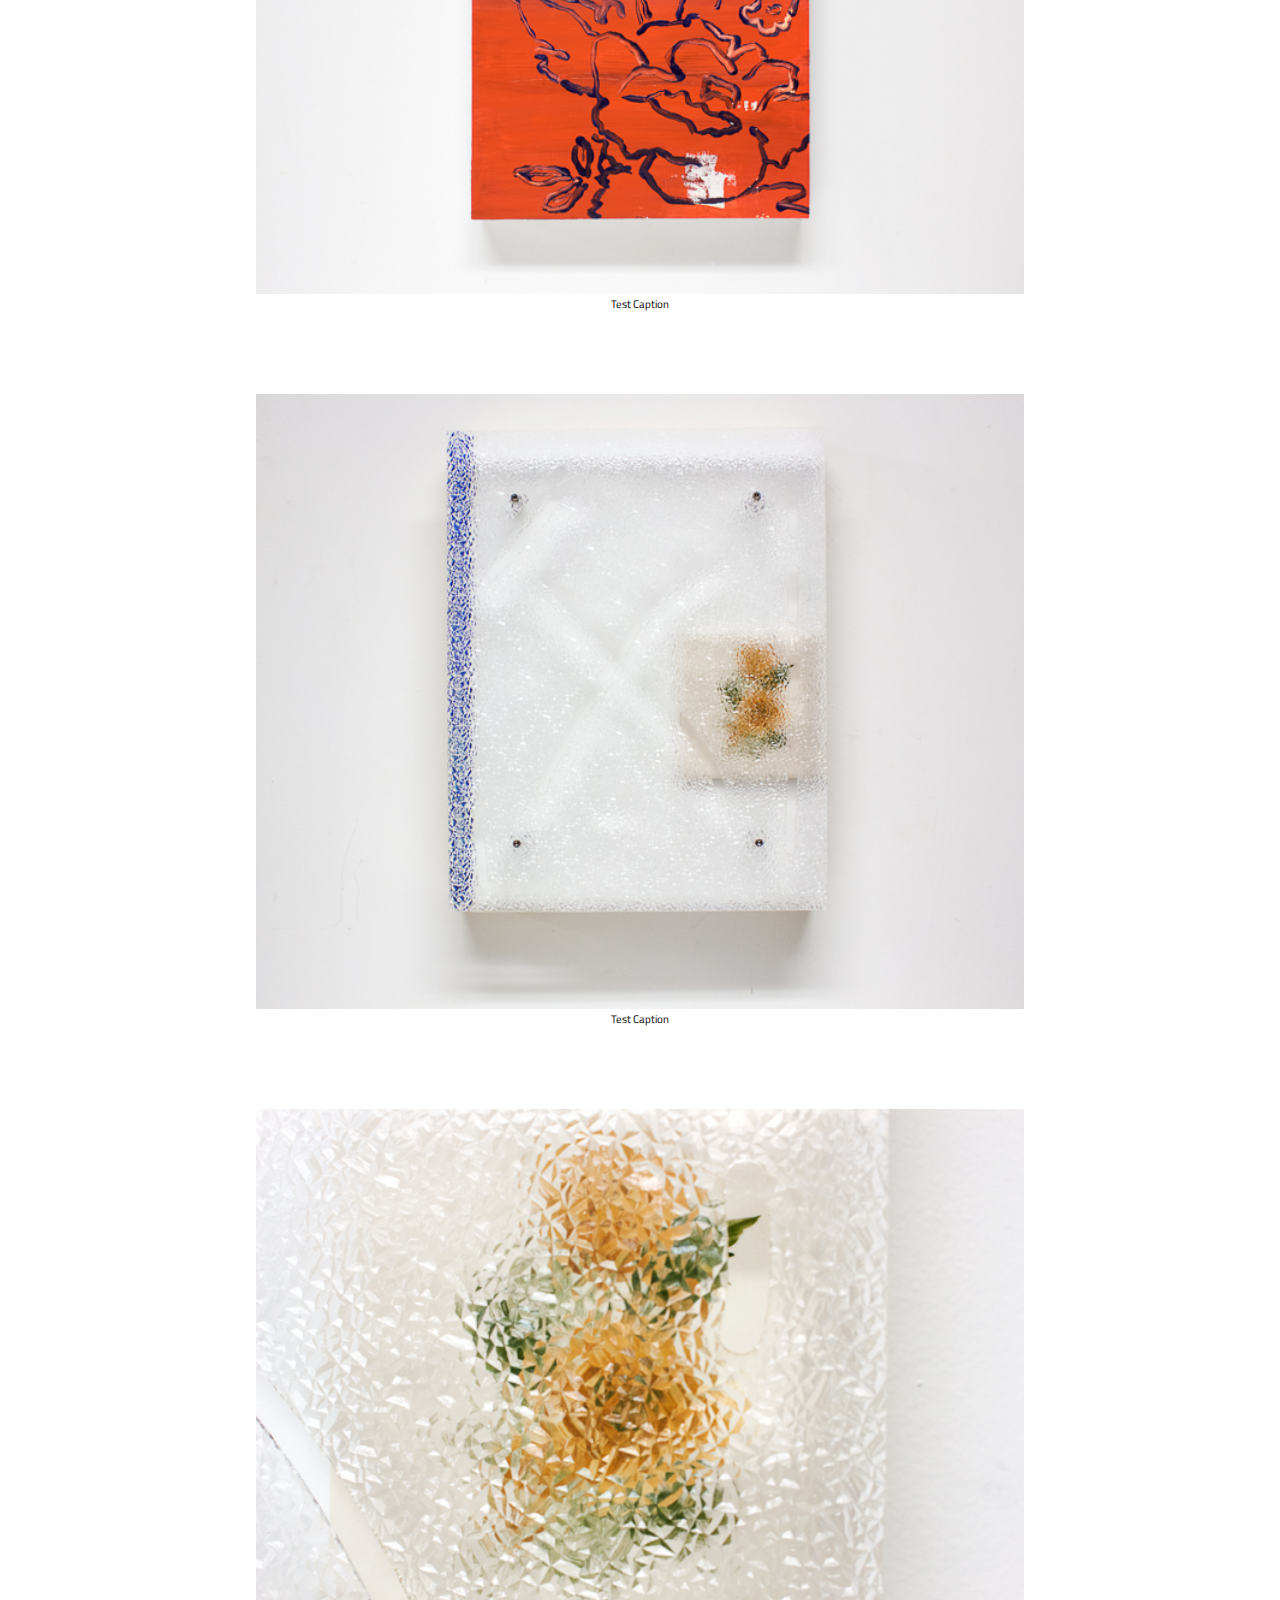
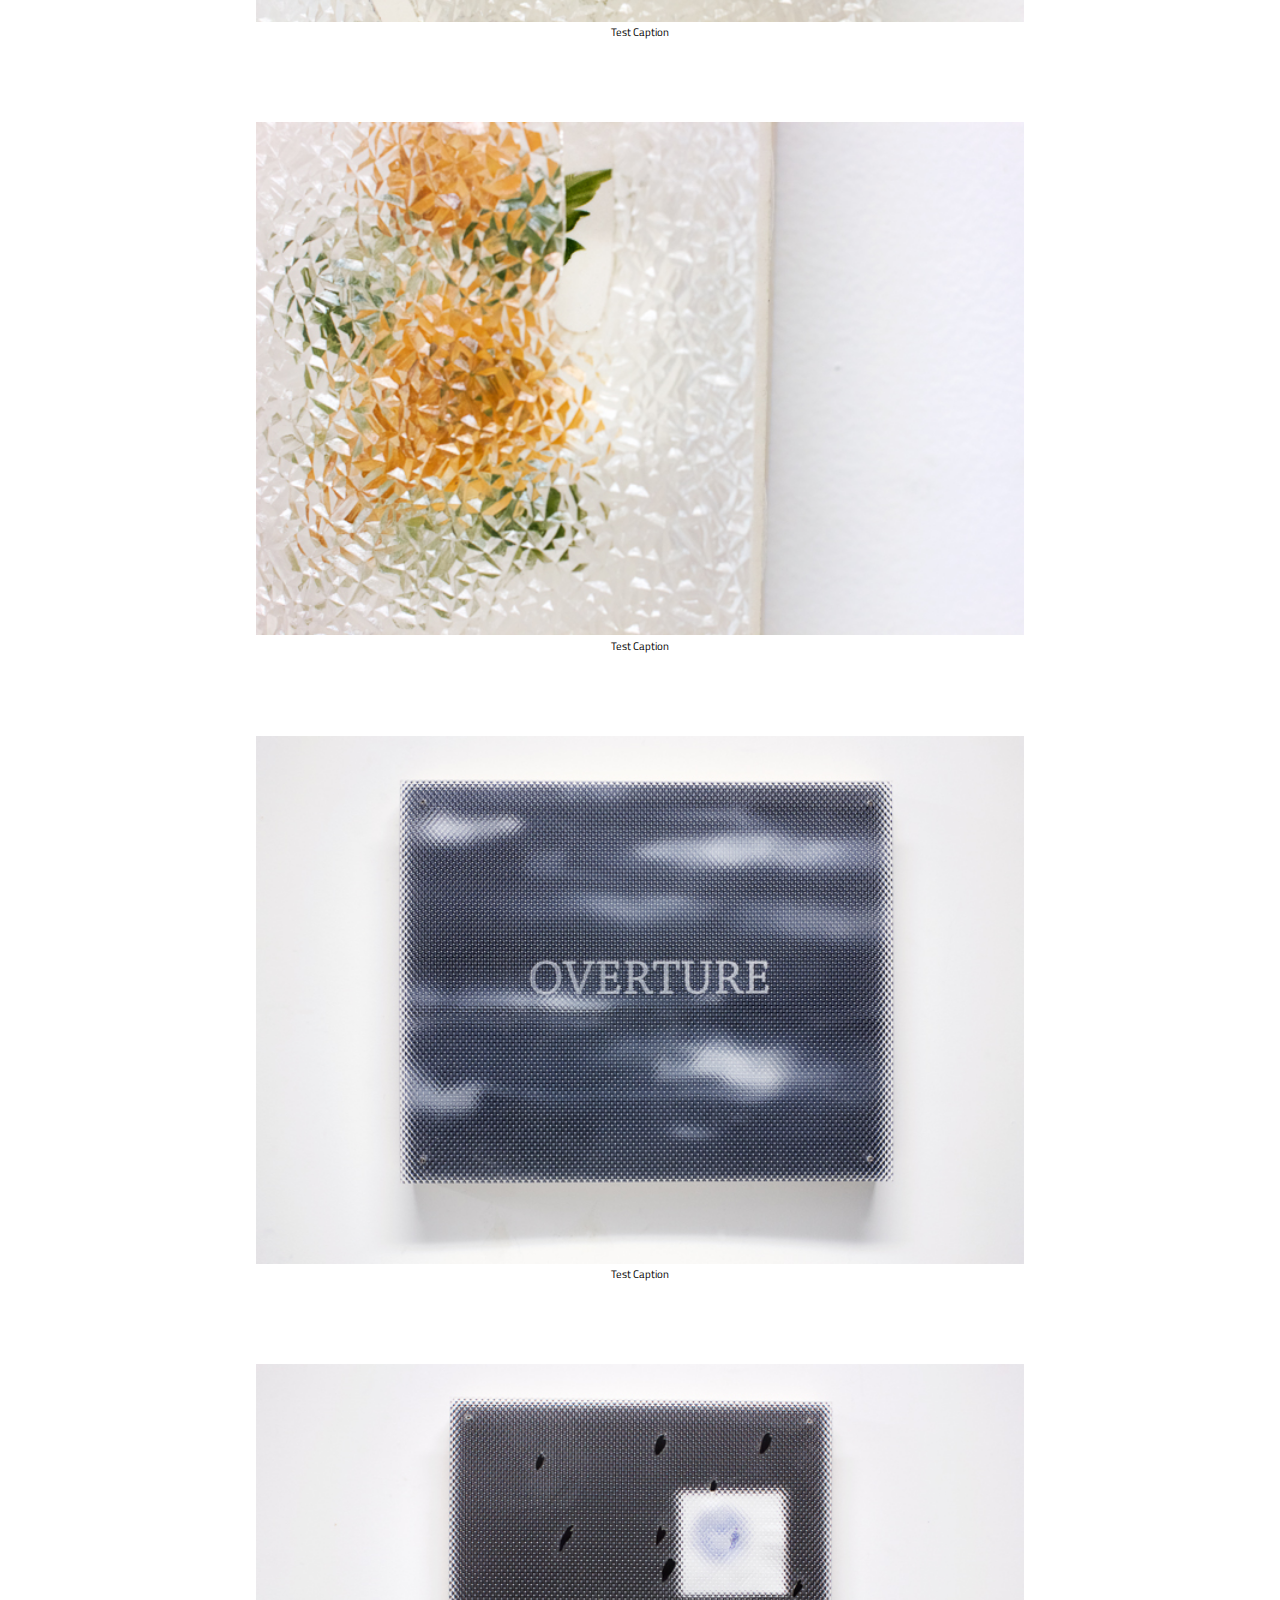
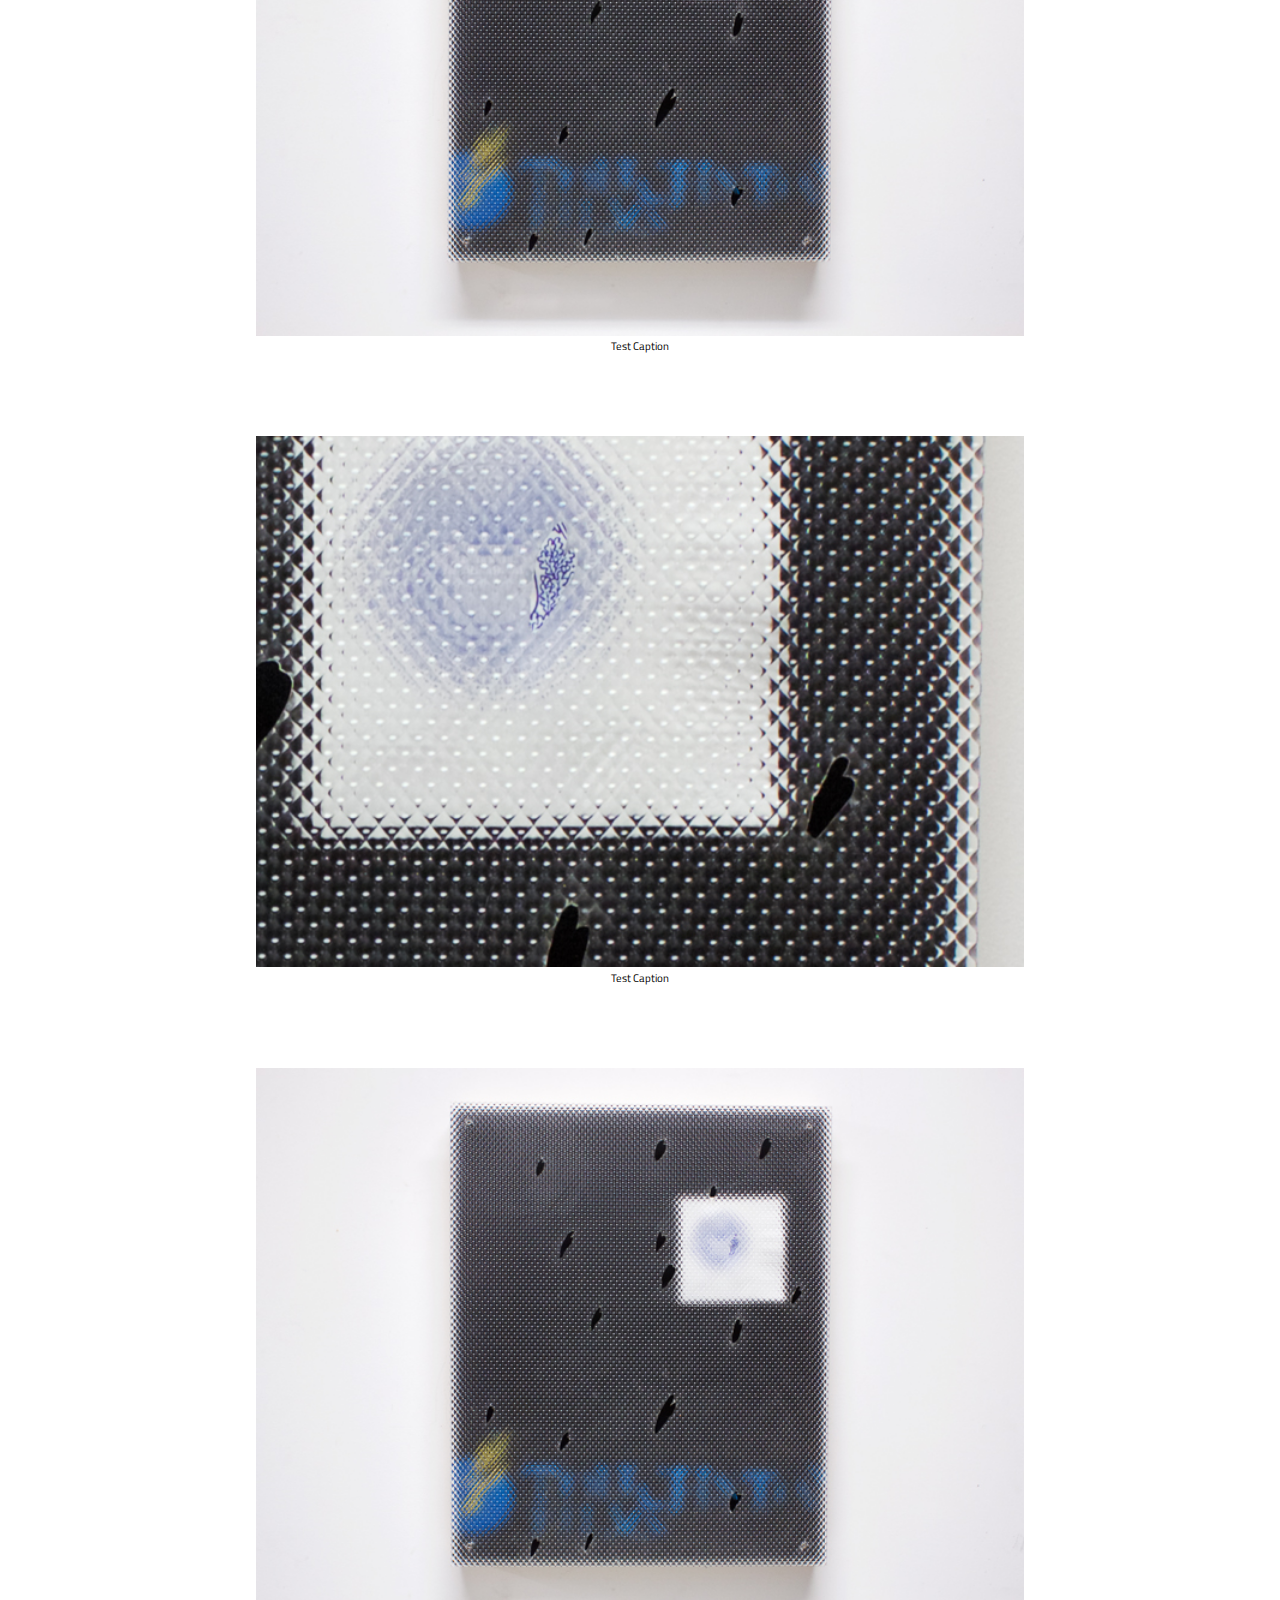
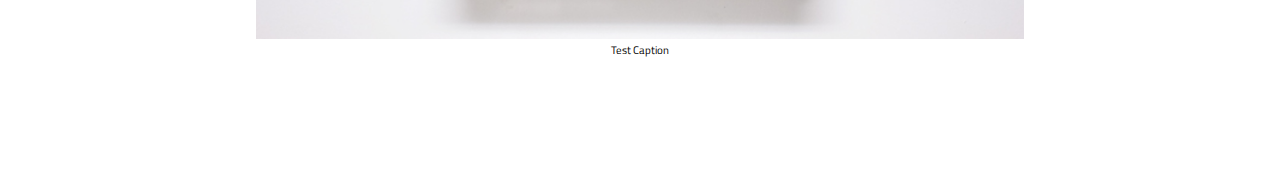
==== commit 2cc9b420: "adding changes from colin" ====
--- a/2016.html
+++ b/2016.html
@@ -10,7 +10,7 @@
     <meta name="viewport" content="width=device-width, initial-scale=1">
   </head>
 
-  <body id="site">
+  <body id="site" class="writing">
 
     <!-- <div class="gradient"></div> -->
 
--- a/css/main.css
+++ b/css/main.css
@@ -120,6 +120,9 @@
   padding-top: 3rem;
   padding-bottom: 3rem;
   background-color: white; }
+  @media screen and (max-width: 740px) {
+    #site.homepage {
+      padding-bottom: 90vh; } }
   #site #background {
     position: fixed;
     top: 0;
@@ -144,12 +147,22 @@
     z-index: 199;
     transform: rotate(-30deg);
     -webkit-transform: rotate(-30deg); }
+    @media screen and (max-width: 740px) {
+      #site header {
+        top: auto;
+        bottom: 0;
+        width: 100%;
+        left: 0;
+        height: 2rem;
+        border-bottom: 0;
+        transform: rotate(0);
+        -webkit-transform: rotate(0); } }
     #site header #marquee_container {
       position: relative;
       height: 100%;
       width: 100%;
       overflow: hidden; }
-      #site header #marquee_container h2 {
+      #site header #marquee_container a {
         font-size: 1.2rem;
         letter-spacing: 0.3em;
         position: absolute;
@@ -160,8 +173,16 @@
         line-height: 2.7rem;
         font-family: 'Sacramento', cursive;
         text-align: center;
-        text-transform: uppercase; }
-        #site header #marquee_container h2:nth-child(1) {
+        text-transform: uppercase;
+        text-decoration: none; }
+        #site header #marquee_container a:hover {
+          cursor: url(../image/link.png) 35 35, pointer; }
+        @media screen and (max-width: 740px) {
+          #site header #marquee_container a {
+            line-height: 2.2rem;
+            width: 22rem;
+            font-size: 1.2rem; } }
+        #site header #marquee_container a:nth-child(1) {
           /* Starting position */
           -moz-transform: translateX(100%);
           -webkit-transform: translateX(100%);
@@ -170,7 +191,7 @@
           -moz-animation: marquee 16s linear infinite;
           -webkit-animation: marquee 16s linear infinite;
           animation: marquee 16s linear infinite; }
-        #site header #marquee_container h2:nth-child(2) {
+        #site header #marquee_container a:nth-child(2) {
           /* Starting position */
           -moz-transform: translateX(200%);
           -webkit-transform: translateX(200%);
@@ -179,6 +200,20 @@
           -moz-animation: marquee2 16s linear infinite;
           -webkit-animation: marquee2 16s linear infinite;
           animation: marquee2 16s linear infinite; }
+  #site #writing_close_container {
+    display: none;
+    position: fixed;
+    top: 0;
+    bottom: 17rem;
+    width: 100%;
+    z-index: 10000; }
+    #site #writing_close_container.show {
+      display: block; }
+      @media screen and (max-width: 740px) {
+        #site #writing_close_container.show {
+          display: none; } }
+    #site #writing_close_container:hover {
+      cursor: url(../image/close.png) 35 35, pointer; }
   #site nav {
     position: fixed;
     bottom: 0;
@@ -190,12 +225,27 @@
     max-height: 2.7rem;
     border-top: 1px solid #000;
     transition: max-height ease 0.5s; }
+    @media screen and (max-width: 740px) {
+      #site nav {
+        top: 0;
+        bottom: auto;
+        overflow: hidden;
+        border-bottom: 1px solid #000;
+        border-top: 0;
+        z-index: 100;
+        max-height: 2.2rem; } }
     #site nav.show {
-      max-height: 15rem; }
+      max-height: 18rem; }
+      @media screen and (max-width: 740px) {
+        #site nav.show {
+          max-height: 100vh; } }
       #site nav.show #writing_link {
         background-color: #ff0; }
         #site nav.show #writing_link:hover {
           cursor: url(../image/close.png) 35 35, pointer; }
+        @media screen and (max-width: 740px) {
+          #site nav.show #writing_link:hover {
+            cursor: pointer; } }
   #site li {
     margin: 0.84rem 3.4rem;
     padding: 0 0 0.1rem 0;
@@ -205,12 +255,30 @@
     font-family: 'Sacramento', cursive;
     color: #000;
     /*border-bottom: 1px solid;*/ }
+    @media screen and (max-width: 740px) {
+      #site li {
+        margin: 0.5rem 1rem;
+        font-size: 1.2rem; } }
   #site #writing_container {
     clear: both;
     display: block;
     margin: 4rem auto 3rem auto;
     width: 21rem;
-    transform: rotate(-2deg); }
+    transform: rotate(-2deg);
+    height: 10rem;
+    border: 1px solid #000;
+    box-shadow: 5px 5px 5px #969696;
+    overflow: scroll; }
+    @media screen and (max-width: 740px) {
+      #site #writing_container {
+        margin-top: 3rem;
+        margin-bottom: 2rem;
+        width: 90%;
+        transform: rotate(0);
+        -webkit-transform: rotate(0);
+        overflow-y: scroll;
+        /* has to be scroll, not auto */
+        -webkit-overflow-scrolling: touch; } }
     #site #writing_container a {
       position: relative;
       display: block;
@@ -220,27 +288,47 @@
       /*border-bottom: 2px solid #fff;*/
       width: 100%;
       margin-bottom: 1rem; }
+      @media screen and (max-width: 740px) {
+        #site #writing_container a {
+          padding: 0 1rem;
+          margin-top: 1rem;
+          margin-bottom: 1rem; } }
       #site #writing_container a:hover {
         cursor: url(../image/link.png) 35 35, pointer;
         background-color: #ff0; }
+        @media screen and (max-width: 740px) {
+          #site #writing_container a:hover {
+            cursor: pointer; } }
       #site #writing_container a p {
         font-family: 'Titillium Web';
         font-size: 0.7rem;
         display: inline-block; }
         #site #writing_container a p.title {
           width: 80%; }
+          @media screen and (max-width: 740px) {
+            #site #writing_container a p.title {
+              width: 100%; } }
         #site #writing_container a p.date {
           position: absolute;
           right: 0.3rem;
           top: 0.25rem; }
+          @media screen and (max-width: 740px) {
+            #site #writing_container a p.date {
+              display: none; } }
   #site #info_link {
     float: right; }
     #site #info_link:hover {
       cursor: url(../image/question.png) 35 35, pointer; }
+      @media screen and (max-width: 740px) {
+        #site #info_link:hover {
+          cursor: pointer; } }
   #site #writing_link {
     float: left; }
     #site #writing_link:hover {
       cursor: url(../image/expand.png) 35 35, pointer; }
+      @media screen and (max-width: 740px) {
+        #site #writing_link:hover {
+          cursor: pointer; } }
   #site .homepage_image_container {
     position: relative;
     display: block;
@@ -248,23 +336,45 @@
     margin-bottom: 6rem;
     z-index: 15;
     transition: width ease 0.3s, left ease 0.3s; }
+    @media screen and (max-width: 740px) {
+      #site .homepage_image_container {
+        width: 90%;
+        margin-bottom: 1.5rem; } }
     #site .homepage_image_container.huge {
       width: 80%; }
+      @media screen and (max-width: 740px) {
+        #site .homepage_image_container.huge {
+          width: 90%; } }
       #site .homepage_image_container.huge .homepage_image_caption {
         display: block; }
       #site .homepage_image_container.huge:nth-child(odd) {
         left: 10%; }
+        @media screen and (max-width: 740px) {
+          #site .homepage_image_container.huge:nth-child(odd) {
+            left: 5%; } }
       #site .homepage_image_container.huge:hover {
         cursor: url(../image/close.png) 35 35, pointer; }
+        @media screen and (max-width: 740px) {
+          #site .homepage_image_container.huge:hover {
+            cursor: pointer; } }
     #site .homepage_image_container:nth-child(odd) {
       left: 55%; }
+      @media screen and (max-width: 740px) {
+        #site .homepage_image_container:nth-child(odd) {
+          left: 5%; } }
     #site .homepage_image_container:nth-child(even) {
       left: 10%; }
+      @media screen and (max-width: 740px) {
+        #site .homepage_image_container:nth-child(even) {
+          left: 5%; } }
     #site .homepage_image_container img {
       width: 100%;
       display: block; }
     #site .homepage_image_container:hover {
       cursor: url(../image/zoom.png) 35 35, pointer; }
+      @media screen and (max-width: 740px) {
+        #site .homepage_image_container:hover {
+          cursor: pointer; } }
     #site .homepage_image_container .homepage_image_caption {
       text-align: center;
       display: none;
@@ -272,6 +382,9 @@
       padding: 0.2rem 0;
       font-family: 'Titillium Web', sans-serif;
       background-color: #ff0; }
+      @media screen and (max-width: 740px) {
+        #site .homepage_image_container .homepage_image_caption {
+          display: block; } }
   #site .homepage_link {
     position: fixed;
     width: 5rem;
@@ -279,9 +392,15 @@
     #site .homepage_link#bb {
       top: 4rem;
       left: 8rem; }
+      @media screen and (max-width: 740px) {
+        #site .homepage_link#bb {
+          left: 5%; } }
     #site .homepage_link#ghost {
       right: 8rem;
       bottom: 9.2rem; }
+      @media screen and (max-width: 740px) {
+        #site .homepage_link#ghost {
+          right: 5%; } }
     #site .homepage_link img {
       position: absolute;
       width: 100%;
@@ -292,11 +411,15 @@
       opacity: 0; }
     #site .homepage_link:hover {
       cursor: url(../image/link.png) 35 35, pointer; }
+      @media screen and (max-width: 740px) {
+        #site .homepage_link:hover {
+          cursor: pointer; } }
       #site .homepage_link:hover .show {
         opacity: 1; }
       #site .homepage_link:hover .hover {
         opacity: 1; }
   #site #archive_link {
+    width: 7.5rem;
     font-family: 'Sacramento', cursive;
     position: fixed;
     right: 2rem;
@@ -308,19 +431,45 @@
     overflow: hidden;
     border: 1px solid;
     box-shadow: 5px 5px 5px rgba(0, 0, 0, 0.4);
-    z-index: 12;
+    z-index: 500;
     transition: max-height ease 0.5s;
     -webkit-transition: max-height ease 0.5s; }
+    @media screen and (max-width: 740px) {
+      #site #archive_link {
+        width: 100%;
+        top: auto;
+        bottom: 1.8rem;
+        right: 0;
+        left: 0;
+        border: 0;
+        max-height: 2.2rem;
+        padding: 0.5rem 0;
+        z-index: 50;
+        overflow: hidden;
+        border-top: 1px solid #000; } }
     #site #archive_link:hover {
       cursor: url(../image/expand.png) 35 35, pointer; }
+      @media screen and (max-width: 740px) {
+        #site #archive_link:hover {
+          cursor: pointer; } }
     #site #archive_link.show {
-      max-height: 10rem;
-      z-index: 500; }
+      max-height: 10rem; }
+      @media screen and (max-width: 740px) {
+        #site #archive_link.show {
+          z-index: 50; } }
       #site #archive_link.show:hover {
         cursor: url(../image/close.png) 35 35, pointer; }
+        @media screen and (max-width: 740px) {
+          #site #archive_link.show:hover {
+            cursor: pointer; } }
     #site #archive_link p {
       font-size: 1.2rem;
       padding-bottom: 1rem; }
+      @media screen and (max-width: 740px) {
+        #site #archive_link p {
+          text-align: center;
+          font-size: 1.2rem;
+          letter-spacing: 0.3em; } }
     #site #archive_link a {
       text-align: left;
       font-family: 'Titillium Web', sans-serif;
@@ -328,8 +477,16 @@
       margin-bottom: 0.3rem;
       display: block;
       color: #00f; }
+      @media screen and (max-width: 740px) {
+        #site #archive_link a {
+          text-align: center;
+          line-height: 1.3em;
+          margin-bottom: 0.5rem; } }
       #site #archive_link a:hover {
         cursor: url(../image/link.png) 35 35, pointer; }
+        @media screen and (max-width: 740px) {
+          #site #archive_link a:hover {
+            cursor: pointer; } }
   #site #info_container {
     position: fixed;
     top: 50%;
@@ -342,6 +499,7 @@
     -webkit-transform: translateY(-50%);
     border-radius: 50%;
     background: #ff0;
+    box-shadow: 0 0 15px #ff0;
     opacity: 0;
     transition: opacity ease 0.3s; }
     #site #info_container.show {
@@ -353,29 +511,50 @@
       line-height: 1.2em; }
 
 #site #archive_title {
-  position: fixed;
-  top: 3rem;
-  left: 1rem;
+  display: inline-block;
+  margin-left: 1rem;
+  font-family: 'Sacramento', cursive;
   background-color: #ff0;
-  font-family: 'Sacramento', cursive;
+  letter-spacing: 0.3em;
   font-size: 1.2rem;
-  letter-spacing: 0.3em; }
+  line-height: 1.1em; }
+  @media screen and (max-width: 740px) {
+    #site #archive_title {
+      position: static;
+      top: 0;
+      left: 0;
+      padding-top: 0.4rem;
+      padding-bottom: 0.2rem;
+      width: 100%;
+      text-align: center; } }
 #site #home_link {
-  position: fixed;
-  top: 4.5rem;
-  left: 1rem;
+  margin-left: 1rem;
+  margin-top: 0.5rem;
+  margin-bottom: 2rem;
   font-family: 'Titillium Web', sans-serif;
-  font-size: 0.7rem;
-  /*letter-spacing: 0.3em;*/ }
+  font-size: 0.7rem; }
+  @media screen and (max-width: 740px) {
+    #site #home_link {
+      position: static;
+      margin-top: 0.7rem;
+      width: 100%;
+      text-align: center; } }
   #site #home_link a {
     color: #00f;
     text-decoration: underline; }
     #site #home_link a:hover {
       cursor: url(../image/link.png) 35 35, pointer; }
+      @media screen and (max-width: 740px) {
+        #site #home_link a:hover {
+          cursor: pointer; } }
 #site .archive_image_container {
   display: block;
   width: 60%;
   margin: 0rem auto 5rem auto; }
+  @media screen and (max-width: 740px) {
+    #site .archive_image_container {
+      width: 90%;
+      margin: 2rem auto 0 auto; } }
   #site .archive_image_container img {
     display: block;
     width: 100%; }
@@ -388,24 +567,43 @@
     font-family: 'Titillium Web', sans-serif;
     font-size: 0.7rem; }
 
+@media screen and (max-width: 740px) {
+  #site.writing {
+    padding-top: 0; } }
 #site #writing_heading {
   display: inline-block;
   margin-left: 1rem;
   font-family: 'Sacramento', cursive;
   background-color: #ff0;
   letter-spacing: 0.3em;
-  font-size: 1.2rem; }
+  font-size: 1.2rem;
+  line-height: 1.1em; }
+  @media screen and (max-width: 740px) {
+    #site #writing_heading {
+      width: 100%;
+      margin-left: 0;
+      padding-top: 0.3rem;
+      text-align: center; } }
 #site #back_to_home {
   margin-left: 1rem;
   margin-top: 0.5rem;
   margin-bottom: 2rem;
   font-family: 'Titillium Web', sans-serif;
   font-size: 0.7rem; }
+  @media screen and (max-width: 740px) {
+    #site #back_to_home {
+      margin-top: 0.7rem;
+      width: 100%;
+      text-align: center;
+      margin-left: 0; } }
   #site #back_to_home a {
     color: #00f;
     text-decoration: underline; }
     #site #back_to_home a:hover {
       cursor: url(../image/link.png) 35 35, pointer; }
+      @media screen and (max-width: 740px) {
+        #site #back_to_home a:hover {
+          cursor: pointer; } }
 #site .writing_text_block {
   display: block;
   margin: 2rem 0 2rem 1rem;
@@ -413,16 +611,31 @@
   font-family: 'Titillium Web', sans-serif;
   font-size: 0.7rem;
   line-height: 1.2em; }
+  @media screen and (max-width: 740px) {
+    #site .writing_text_block {
+      width: 90%;
+      margin: 1rem 0;
+      margin-left: 5%; } }
 #site .writing_image_wrap {
   margin-left: 10%;
   width: 35%;
   transition: width ease 0.3s; }
+  @media screen and (max-width: 740px) {
+    #site .writing_image_wrap {
+      width: 90%;
+      margin-left: 5%; } }
   #site .writing_image_wrap:hover {
     cursor: url(../image/zoom.png) 35 35, pointer; }
+    @media screen and (max-width: 740px) {
+      #site .writing_image_wrap:hover {
+        cursor: pointer; } }
   #site .writing_image_wrap.huge {
-    width: 80%; }
+    width: 90%; }
     #site .writing_image_wrap.huge:hover {
       cursor: url(../image/close.png) 35 35, pointer; }
+      @media screen and (max-width: 740px) {
+        #site .writing_image_wrap.huge:hover {
+          cursor: pointer; } }
   #site .writing_image_wrap img {
     width: 100%; }
 
